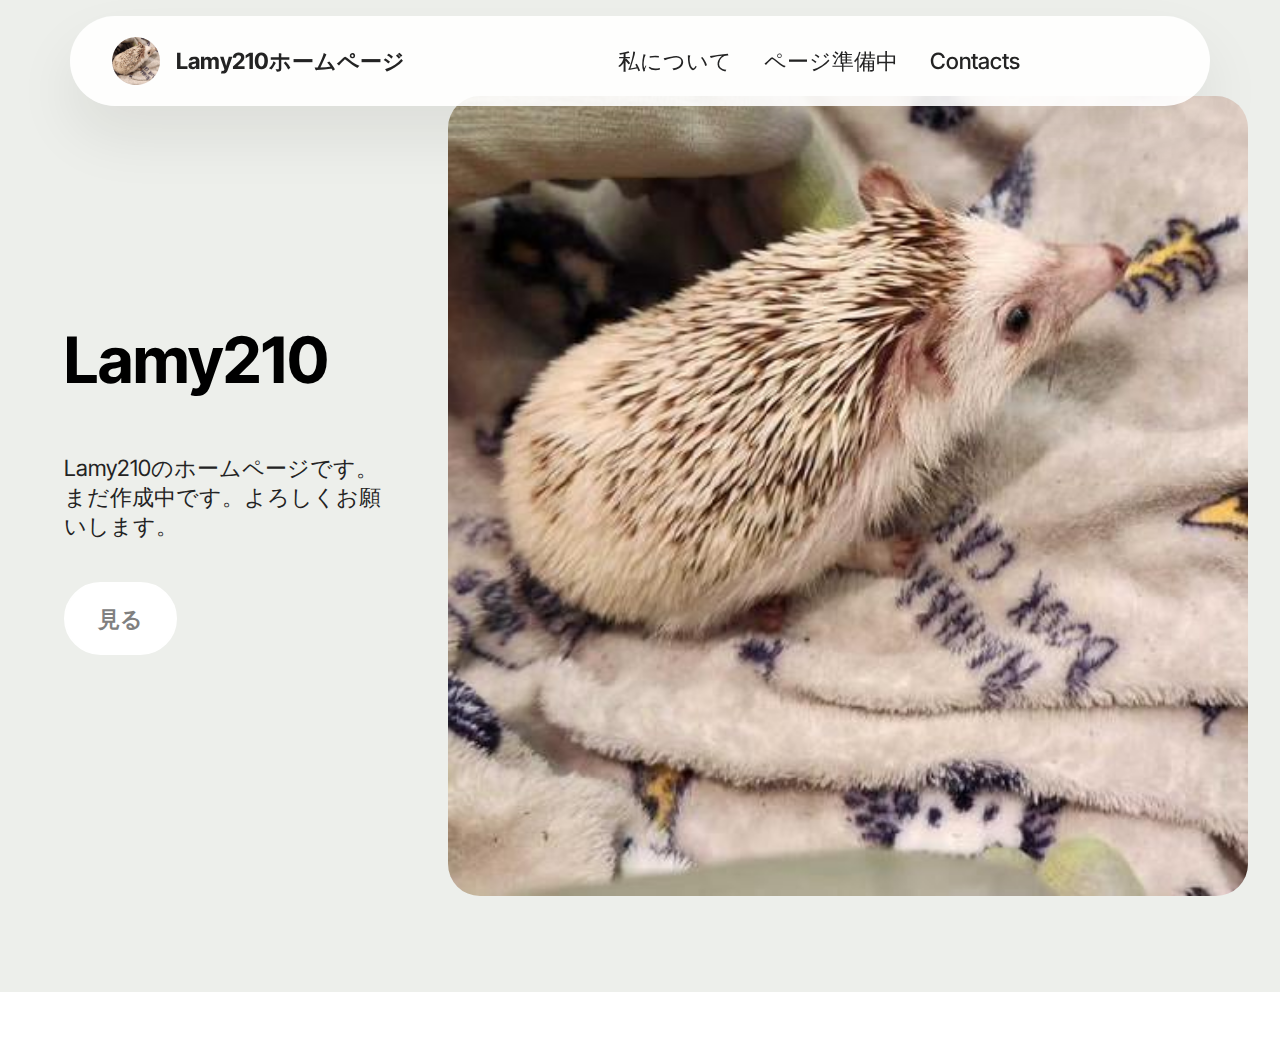
==== index.html @ 6cc69b92 "Add files via upload" ====
<!DOCTYPE html>
<html  >
<head>
  <!-- Site made with Mobirise Website Builder v5.9.4, https://mobirise.com -->
  <meta charset="UTF-8">
  <meta http-equiv="X-UA-Compatible" content="IE=edge">
  <meta name="generator" content="Mobirise v5.9.4, mobirise.com">
  <meta name="viewport" content="width=device-width, initial-scale=1, minimum-scale=1">
  <link rel="shortcut icon" href="assets/images/y2nt74hi1iczqdb1692598487-1692598515-96x96.png" type="image/x-icon">
  <meta name="description" content="">
  
  
  <title>index</title>
  <link rel="stylesheet" href="assets/web/assets/mobirise-icons2/mobirise2.css">
  <link rel="stylesheet" href="assets/bootstrap/css/bootstrap.min.css">
  <link rel="stylesheet" href="assets/bootstrap/css/bootstrap-grid.min.css">
  <link rel="stylesheet" href="assets/bootstrap/css/bootstrap-reboot.min.css">
  <link rel="stylesheet" href="assets/animatecss/animate.css">
  <link rel="stylesheet" href="assets/dropdown/css/style.css">
  <link rel="stylesheet" href="assets/theme/css/style.css">
  <link rel="preload" href="https://fonts.googleapis.com/css?family=Inter+Tight:100,200,300,400,500,600,700,800,900,100i,200i,300i,400i,500i,600i,700i,800i,900i&display=swap" as="style" onload="this.onload=null;this.rel='stylesheet'">
  <noscript><link rel="stylesheet" href="https://fonts.googleapis.com/css?family=Inter+Tight:100,200,300,400,500,600,700,800,900,100i,200i,300i,400i,500i,600i,700i,800i,900i&display=swap"></noscript>
  <link rel="preload" as="style" href="assets/mobirise/css/mbr-additional.css"><link rel="stylesheet" href="assets/mobirise/css/mbr-additional.css" type="text/css">

  
  
  
</head>
<body>
  
  <section data-bs-version="5.1" class="menu menu2 cid-tNxVVRqmQW" once="menu" id="menu02-1q">
	

	<nav class="navbar navbar-dropdown navbar-fixed-top navbar-expand-lg">
		<div class="container">
			<div class="navbar-brand">
				<span class="navbar-logo">
					<a href="https://mobirise.com">
						<img src="assets/images/y2nt74hi1iczqdb1692598487-1692598515-96x96.png" alt="Mobirise Website Builder" style="height: 3rem;">
					</a>
				</span>
				<span class="navbar-caption-wrap"><a class="navbar-caption text-black text-primary display-4" href="index.html#header05-1">Lamy210ホームページ</a></span>
			</div>
			<button class="navbar-toggler" type="button" data-toggle="collapse" data-bs-toggle="collapse" data-target="#navbarSupportedContent" data-bs-target="#navbarSupportedContent" aria-controls="navbarNavAltMarkup" aria-expanded="false" aria-label="Toggle navigation">
				<div class="hamburger">
					<span></span>
					<span></span>
					<span></span>
					<span></span>
				</div>
			</button>
			<div class="collapse navbar-collapse" id="navbarSupportedContent">
				<ul class="navbar-nav nav-dropdown nav-right" data-app-modern-menu="true"><li class="nav-item">
						<a class="nav-link link text-black text-primary display-4" href="index.html#header01-1r">私について</a>
					</li>
					<li class="nav-item">
						<a class="nav-link link text-black text-primary display-4" href="index.html#features04-w" aria-expanded="false">ページ準備中</a>
					</li>
					<li class="nav-item">
						<a class="nav-link link text-black text-primary display-4" href="page2.html#form02-1l">Contacts</a>
					</li></ul>
				
				
			</div>
		</div>
	</nav>
</section>

<section data-bs-version="5.1" class="header1 cid-tNxWbEnvm0" id="header01-1r">
	

	
	

	<div class="container-fluid">
		<div class="row justify-content-center">
			<div class="col-12 col-md-12 col-lg-8 image-wrapper">
				<img class="w-100" src="assets/images/y2nt74hi1iczqdb1692598487-460x460.jpg" alt="Mobirise Website Builder">
			</div>
			<div class="col-12 col-lg col-md-12">
				<div class="text-wrapper align-left">
					<h1 class="mbr-section-title mbr-fonts-style mb-4 display-2"><strong>Lamy210</strong></h1>
					<p class="mbr-text mbr-fonts-style mb-4 display-7"><br>Lamy210のホームページです。まだ作成中です。よろしくお願いします。</p>
					<div class="mbr-section-btn mt-3"><a class="btn btn-danger display-7" href="page1.html#features022-1n">見る</a></div>
				</div>
			</div>
		</div>
	</div>
</section><section class="display-7" style="padding: 0;align-items: center;justify-content: center;flex-wrap: wrap;    align-content: center;display: flex;position: relative;height: 4rem;"><a href="https://mobiri.se/3069301" style="flex: 1 1;height: 4rem;position: absolute;width: 100%;z-index: 1;"><img alt="" style="height: 4rem;" src="[data-uri]"></a><p style="margin: 0;text-align: center;" class="display-7">&#8204;</p><a style="z-index:1" href="https://mobirise.com/offline-website-builder.html">Offline Website Builder</a></section><script src="assets/bootstrap/js/bootstrap.bundle.min.js"></script>  <script src="assets/smoothscroll/smooth-scroll.js"></script>  <script src="assets/ytplayer/index.js"></script>  <script src="assets/dropdown/js/navbar-dropdown.js"></script>  <script src="assets/theme/js/script.js"></script>  
  
  
  <input name="animation" type="hidden">
  </body>
</html>
---- assets/web/assets/mobirise-icons2/mobirise2.css ----
@font-face {
  font-family: 'Moririse2';
  font-display: swap;
  src:  url('mobirise2.eot?f2bix4');
  src:  url('mobirise2.eot?f2bix4#iefix') format('embedded-opentype'),
    url('mobirise2.ttf?f2bix4') format('truetype'),
    url('mobirise2.woff?f2bix4') format('woff'),
    url('mobirise2.svg?f2bix4#mobirise2') format('svg');
  font-weight: normal;
  font-style: normal;
}

[class^="mobi-"], [class*=" mobi-"] {
  /* use !important to prevent issues with browser extensions that change fonts */
  font-family: 'Moririse2' !important;
  speak: none;
  font-style: normal;
  font-weight: normal;
  font-variant: normal;
  text-transform: none;
  line-height: 1;

  /* Better Font Rendering =========== */
  -webkit-font-smoothing: antialiased;
  -moz-osx-font-smoothing: grayscale;
}

.mobi-mbri-add-submenu:before {
  content: "\e900";
}
.mobi-mbri-alert:before {
  content: "\e901";
}
.mobi-mbri-align-center:before {
  content: "\e902";
}
.mobi-mbri-align-justify:before {
  content: "\e903";
}
.mobi-mbri-align-left:before {
  content: "\e904";
}
.mobi-mbri-align-right:before {
  content: "\e905";
}
.mobi-mbri-android:before {
  content: "\e906";
}
.mobi-mbri-apple:before {
  content: "\e907";
}
.mobi-mbri-arrow-down:before {
  content: "\e908";
}
.mobi-mbri-arrow-next:before {
  content: "\e909";
}
.mobi-mbri-arrow-prev:before {
  content: "\e90a";
}
.mobi-mbri-arrow-up:before {
  content: "\e90b";
}
.mobi-mbri-bold:before {
  content: "\e90c";
}
.mobi-mbri-bookmark:before {
  content: "\e90d";
}
.mobi-mbri-bootstrap:before {
  content: "\e90e";
}
.mobi-mbri-briefcase:before {
  content: "\e90f";
}
.mobi-mbri-browse:before {
  content: "\e910";
}
.mobi-mbri-bulleted-list:before {
  content: "\e911";
}
.mobi-mbri-calendar:before {
  content: "\e912";
}
.mobi-mbri-camera:before {
  content: "\e913";
}
.mobi-mbri-cart-add:before {
  content: "\e914";
}
.mobi-mbri-cart-full:before {
  content: "\e915";
}
.mobi-mbri-cash:before {
  content: "\e916";
}
.mobi-mbri-change-style:before {
  content: "\e917";
}
.mobi-mbri-chat:before {
  content: "\e918";
}
.mobi-mbri-clock:before {
  content: "\e919";
}
.mobi-mbri-close:before {
  content: "\e91a";
}
.mobi-mbri-cloud:before {
  content: "\e91b";
}
.mobi-mbri-code:before {
  content: "\e91c";
}
.mobi-mbri-contact-form:before {
  content: "\e91d";
}
.mobi-mbri-credit-card:before {
  content: "\e91e";
}
.mobi-mbri-cursor-click:before {
  content: "\e91f";
}
.mobi-mbri-cust-feedback:before {
  content: "\e920";
}
.mobi-mbri-database:before {
  content: "\e921";
}
.mobi-mbri-delivery:before {
  content: "\e922";
}
.mobi-mbri-desktop:before {
  content: "\e923";
}
.mobi-mbri-devices:before {
  content: "\e924";
}
.mobi-mbri-down:before {
  content: "\e925";
}
.mobi-mbri-download-2:before {
  content: "\e926";
}
.mobi-mbri-download:before {
  content: "\e927";
}
.mobi-mbri-drag-n-drop-2:before {
  content: "\e928";
}
.mobi-mbri-drag-n-drop:before {
  content: "\e929";
}
.mobi-mbri-edit-2:before {
  content: "\e92a";
}
.mobi-mbri-edit:before {
  content: "\e92b";
}
.mobi-mbri-error:before {
  content: "\e92c";
}
.mobi-mbri-extension:before {
  content: "\e92d";
}
.mobi-mbri-features:before {
  content: "\e92e";
}
.mobi-mbri-file:before {
  content: "\e92f";
}
.mobi-mbri-flag:before {
  content: "\e930";
}
.mobi-mbri-folder:before {
  content: "\e931";
}
.mobi-mbri-gift:before {
  content: "\e932";
}
.mobi-mbri-github:before {
  content: "\e933";
}
.mobi-mbri-globe-2:before {
  content: "\e934";
}
.mobi-mbri-globe:before {
  content: "\e935";
}
.mobi-mbri-growing-chart:before {
  content: "\e936";
}
.mobi-mbri-hearth:before {
  content: "\e937";
}
.mobi-mbri-help:before {
  content: "\e938";
}
.mobi-mbri-home:before {
  content: "\e939";
}
.mobi-mbri-hot-cup:before {
  content: "\e93a";
}
.mobi-mbri-idea:before {
  content: "\e93b";
}
.mobi-mbri-image-gallery:before {
  content: "\e93c";
}
.mobi-mbri-image-slider:before {
  content: "\e93d";
}
.mobi-mbri-info:before {
  content: "\e93e";
}
.mobi-mbri-italic:before {
  content: "\e93f";
}
.mobi-mbri-key:before {
  content: "\e940";
}
.mobi-mbri-laptop:before {
  content: "\e941";
}
.mobi-mbri-layers:before {
  content: "\e942";
}
.mobi-mbri-left-right:before {
  content: "\e943";
}
.mobi-mbri-left:before {
  content: "\e944";
}
.mobi-mbri-letter:before {
  content: "\e945";
}
.mobi-mbri-like:before {
  content: "\e946";
}
.mobi-mbri-link:before {
  content: "\e947";
}
.mobi-mbri-lock:before {
  content: "\e948";
}
.mobi-mbri-login:before {
  content: "\e949";
}
.mobi-mbri-logout:before {
  content: "\e94a";
}
.mobi-mbri-magic-stick:before {
  content: "\e94b";
}
.mobi-mbri-map-pin:before {
  content: "\e94c";
}
.mobi-mbri-menu:before {
  content: "\e94d";
}
.mobi-mbri-mobile-2:before {
  content: "\e94e";
}
.mobi-mbri-mobile-horizontal:before {
  content: "\e94f";
}
.mobi-mbri-mobile:before {
  content: "\e950";
}
.mobi-mbri-mobirise:before {
  content: "\e951";
}
.mobi-mbri-more-horizontal:before {
  content: "\e952";
}
.mobi-mbri-more-vertical:before {
  content: "\e953";
}
.mobi-mbri-music:before {
  content: "\e954";
}
.mobi-mbri-new-file:before {
  content: "\e955";
}
.mobi-mbri-numbered-list:before {
  content: "\e956";
}
.mobi-mbri-opened-folder:before {
  content: "\e957";
}
.mobi-mbri-pages:before {
  content: "\e958";
}
.mobi-mbri-paper-plane:before {
  content: "\e959";
}
.mobi-mbri-paperclip:before {
  content: "\e95a";
}
.mobi-mbri-phone:before {
  content: "\e95b";
}
.mobi-mbri-photo:before {
  content: "\e95c";
}
.mobi-mbri-photos:before {
  content: "\e95d";
}
.mobi-mbri-pin:before {
  content: "\e95e";
}
.mobi-mbri-play:before {
  content: "\e95f";
}
.mobi-mbri-plus:before {
  content: "\e960";
}
.mobi-mbri-preview:before {
  content: "\e961";
}
.mobi-mbri-print:before {
  content: "\e962";
}
.mobi-mbri-protect:before {
  content: "\e963";
}
.mobi-mbri-question:before {
  content: "\e964";
}
.mobi-mbri-quote-left:before {
  content: "\e965";
}
.mobi-mbri-quote-right:before {
  content: "\e966";
}
.mobi-mbri-redo:before {
  content: "\e967";
}
.mobi-mbri-refresh:before {
  content: "\e968";
}
.mobi-mbri-responsive-2:before {
  content: "\e969";
}
.mobi-mbri-responsive:before {
  content: "\e96a";
}
.mobi-mbri-right:before {
  content: "\e96b";
}
.mobi-mbri-rocket:before {
  content: "\e96c";
}
.mobi-mbri-sad-face:before {
  content: "\e96d";
}
.mobi-mbri-sale:before {
  content: "\e96e";
}
.mobi-mbri-save:before {
  content: "\e96f";
}
.mobi-mbri-search:before {
  content: "\e970";
}
.mobi-mbri-setting-2:before {
  content: "\e971";
}
.mobi-mbri-setting-3:before {
  content: "\e972";
}
.mobi-mbri-setting:before {
  content: "\e973";
}
.mobi-mbri-share:before {
  content: "\e974";
}
.mobi-mbri-shopping-bag:before {
  content: "\e975";
}
.mobi-mbri-shopping-basket:before {
  content: "\e976";
}
.mobi-mbri-shopping-cart:before {
  content: "\e977";
}
.mobi-mbri-sites:before {
  content: "\e978";
}
.mobi-mbri-smile-face:before {
  content: "\e979";
}
.mobi-mbri-speed:before {
  content: "\e97a";
}
.mobi-mbri-star:before {
  content: "\e97b";
}
.mobi-mbri-success:before {
  content: "\e97c";
}
.mobi-mbri-sun:before {
  content: "\e97d";
}
.mobi-mbri-sun2:before {
  content: "\e97e";
}
.mobi-mbri-tablet-vertical:before {
  content: "\e97f";
}
.mobi-mbri-tablet:before {
  content: "\e980";
}
.mobi-mbri-target:before {
  content: "\e981";
}
.mobi-mbri-timer:before {
  content: "\e982";
}
.mobi-mbri-to-ftp:before {
  content: "\e983";
}
.mobi-mbri-to-local-drive:before {
  content: "\e984";
}
.mobi-mbri-touch-swipe:before {
  content: "\e985";
}
.mobi-mbri-touch:before {
  content: "\e986";
}
.mobi-mbri-trash:before {
  content: "\e987";
}
.mobi-mbri-underline:before {
  content: "\e988";
}
.mobi-mbri-undo:before {
  content: "\e989";
}
.mobi-mbri-unlink:before {
  content: "\e98a";
}
.mobi-mbri-unlock:before {
  content: "\e98b";
}
.mobi-mbri-up-down:before {
  content: "\e98c";
}
.mobi-mbri-up:before {
  content: "\e98d";
}
.mobi-mbri-update:before {
  content: "\e98e";
}
.mobi-mbri-upload-2:before {
  content: "\e98f";
}
.mobi-mbri-upload:before {
  content: "\e990";
}
.mobi-mbri-user-2:before {
  content: "\e991";
}
.mobi-mbri-user:before {
  content: "\e992";
}
.mobi-mbri-users:before {
  content: "\e993";
}
.mobi-mbri-video-play:before {
  content: "\e994";
}
.mobi-mbri-video:before {
  content: "\e995";
}
.mobi-mbri-watch:before {
  content: "\e996";
}
.mobi-mbri-website-theme-2:before {
  content: "\e997";
}
.mobi-mbri-website-theme:before {
  content: "\e998";
}
.mobi-mbri-wifi:before {
  content: "\e999";
}
.mobi-mbri-windows:before {
  content: "\e99a";
}
.mobi-mbri-zoom-in:before {
  content: "\e99b";
}
.mobi-mbri-zoom-out:before {
  content: "\e99c";
}
---- assets/dropdown/css/style.css ----
.navbar-dropdown {
  left: 0;
  padding: 0;
  position: absolute;
  right: 0;
  top: 0;
  transition: all 0.45s ease;
  z-index: 1030;
  background: #282828; }
  .navbar-dropdown .navbar-logo {
    margin-right: 0.8rem;
    transition: margin 0.3s ease-in-out;
    vertical-align: middle; }
    .navbar-dropdown .navbar-logo img {
      height: 3.125rem;
      transition: all 0.3s ease-in-out; }
    .navbar-dropdown .navbar-logo.mbr-iconfont {
      font-size: 3.125rem;
      line-height: 3.125rem; }
  .navbar-dropdown .navbar-caption {
    font-weight: 700;
    white-space: normal;
    vertical-align: -4px;
    line-height: 3.125rem !important; }
    .navbar-dropdown .navbar-caption, .navbar-dropdown .navbar-caption:hover {
      color: inherit;
      text-decoration: none; }
  .navbar-dropdown .mbr-iconfont + .navbar-caption {
    vertical-align: -1px; }
  .navbar-dropdown.navbar-fixed-top {
    position: fixed; }
  .navbar-dropdown .navbar-brand span {
    vertical-align: -4px; }
  .navbar-dropdown.bg-color.transparent {
    background: none; }
  .navbar-dropdown.navbar-short .navbar-brand {
    padding: 0.625rem 0; }
    .navbar-dropdown.navbar-short .navbar-brand span {
      vertical-align: -1px; }
  .navbar-dropdown.navbar-short .navbar-caption {
    line-height: 2.375rem !important;
    vertical-align: -2px; }
  .navbar-dropdown.navbar-short .navbar-logo {
    margin-right: 0.5rem; }
    .navbar-dropdown.navbar-short .navbar-logo img {
      height: 2.375rem; }
    .navbar-dropdown.navbar-short .navbar-logo.mbr-iconfont {
      font-size: 2.375rem;
      line-height: 2.375rem; }
  .navbar-dropdown.navbar-short .mbr-table-cell {
    height: 3.625rem; }
  .navbar-dropdown .navbar-close {
    left: 0.6875rem;
    position: fixed;
    top: 0.75rem;
    z-index: 1000; }
  .navbar-dropdown .hamburger-icon {
    content: "";
    display: inline-block;
    vertical-align: middle;
    width: 16px;
    -webkit-box-shadow: 0 -6px 0 1px #282828,0 0 0 1px #282828,0 6px 0 1px #282828;
    -moz-box-shadow: 0 -6px 0 1px #282828,0 0 0 1px #282828,0 6px 0 1px #282828;
    box-shadow: 0 -6px 0 1px #282828,0 0 0 1px #282828,0 6px 0 1px #282828; }

.dropdown-menu .dropdown-toggle[data-toggle="dropdown-submenu"]::after {
  border-bottom: 0.35em solid transparent;
  border-left: 0.35em solid;
  border-right: 0;
  border-top: 0.35em solid transparent;
  margin-left: 0.3rem; }

.dropdown-menu .dropdown-item:focus {
  outline: 0; }

.nav-dropdown {
  font-size: 0.75rem;
  font-weight: 500;
  height: auto !important; }
  .nav-dropdown .nav-btn {
    padding-left: 1rem; }
  .nav-dropdown .link {
    margin: .667em 1.667em;
    font-weight: 500;
    padding: 0;
    transition: color .2s ease-in-out; }
    .nav-dropdown .link.dropdown-toggle {
      margin-right: 2.583em; }
      .nav-dropdown .link.dropdown-toggle::after {
        margin-left: .25rem;
        border-top: 0.35em solid;
        border-right: 0.35em solid transparent;
        border-left: 0.35em solid transparent;
        border-bottom: 0; }
      .nav-dropdown .link.dropdown-toggle[aria-expanded="true"] {
        margin: 0;
        padding: 0.667em 3.263em  0.667em 1.667em; }
  .nav-dropdown .link::after,
  .nav-dropdown .dropdown-item::after {
    color: inherit; }
  .nav-dropdown .btn {
    font-size: 0.75rem;
    font-weight: 700;
    letter-spacing: 0;
    margin-bottom: 0;
    padding-left: 1.25rem;
    padding-right: 1.25rem; }
  .nav-dropdown .dropdown-menu {
    border-radius: 0;
    border: 0;
    left: 0;
    margin: 0;
    padding-bottom: 1.25rem;
    padding-top: 1.25rem;
    position: relative; }
  .nav-dropdown .dropdown-submenu {
    margin-left: 0.125rem;
    top: 0; }
  .nav-dropdown .dropdown-item {
    font-weight: 500;
    line-height: 2;
    padding: 0.3846em 4.615em 0.3846em 1.5385em;
    position: relative;
    transition: color .2s ease-in-out, background-color .2s ease-in-out; }
    .nav-dropdown .dropdown-item::after {
      margin-top: -0.3077em;
      position: absolute;
      right: 1.1538em;
      top: 50%; }
    .nav-dropdown .dropdown-item:focus, .nav-dropdown .dropdown-item:hover {
      background: none; }

@media (max-width: 767px) {
  .nav-dropdown.navbar-toggleable-sm {
    bottom: 0;
    display: none;
    left: 0;
    overflow-x: hidden;
    position: fixed;
    top: 0;
    transform: translateX(-100%);
    -ms-transform: translateX(-100%);
    -webkit-transform: translateX(-100%);
    width: 18.75rem;
    z-index: 999; } }
.nav-dropdown.navbar-toggleable-xl {
  bottom: 0;
  display: none;
  left: 0;
  overflow-x: hidden;
  position: fixed;
  top: 0;
  transform: translateX(-100%);
  -ms-transform: translateX(-100%);
  -webkit-transform: translateX(-100%);
  width: 18.75rem;
  z-index: 999; }

.nav-dropdown-sm {
  display: block !important;
  overflow-x: hidden;
  overflow: auto;
  padding-top: 3.875rem; }
  .nav-dropdown-sm::after {
    content: "";
    display: block;
    height: 3rem;
    width: 100%; }
  .nav-dropdown-sm.collapse.in ~ .navbar-close {
    display: block !important; }
  .nav-dropdown-sm.collapsing, .nav-dropdown-sm.collapse.in {
    transform: translateX(0);
    -ms-transform: translateX(0);
    -webkit-transform: translateX(0);
    transition: all 0.25s ease-out;
    -webkit-transition: all 0.25s ease-out;
    background: #282828; }
  .nav-dropdown-sm.collapsing[aria-expanded="false"] {
    transform: translateX(-100%);
    -ms-transform: translateX(-100%);
    -webkit-transform: translateX(-100%); }
  .nav-dropdown-sm .nav-item {
    display: block;
    margin-left: 0 !important;
    padding-left: 0; }
  .nav-dropdown-sm .link,
  .nav-dropdown-sm .dropdown-item {
    border-top: 1px dotted rgba(255, 255, 255, 0.1);
    font-size: 0.8125rem;
    line-height: 1.6;
    margin: 0 !important;
    padding: 0.875rem 2.4rem 0.875rem 1.5625rem !important;
    position: relative;
    white-space: normal; }
    .nav-dropdown-sm .link:focus, .nav-dropdown-sm .link:hover,
    .nav-dropdown-sm .dropdown-item:focus,
    .nav-dropdown-sm .dropdown-item:hover {
      background: rgba(0, 0, 0, 0.2) !important;
      color: #c0a375; }
  .nav-dropdown-sm .nav-btn {
    position: relative;
    padding: 1.5625rem 1.5625rem 0 1.5625rem; }
    .nav-dropdown-sm .nav-btn::before {
      border-top: 1px dotted rgba(255, 255, 255, 0.1);
      content: "";
      left: 0;
      position: absolute;
      top: 0;
      width: 100%; }
    .nav-dropdown-sm .nav-btn + .nav-btn {
      padding-top: 0.625rem; }
      .nav-dropdown-sm .nav-btn + .nav-btn::before {
        display: none; }
  .nav-dropdown-sm .btn {
    padding: 0.625rem 0; }
  .nav-dropdown-sm .dropdown-toggle[data-toggle="dropdown-submenu"]::after {
    margin-left: .25rem;
    border-top: 0.35em solid;
    border-right: 0.35em solid transparent;
    border-left: 0.35em solid transparent;
    border-bottom: 0; }
  .nav-dropdown-sm .dropdown-toggle[data-toggle="dropdown-submenu"][aria-expanded="true"]::after {
    border-top: 0;
    border-right: 0.35em solid transparent;
    border-left: 0.35em solid transparent;
    border-bottom: 0.35em solid; }
  .nav-dropdown-sm .dropdown-menu {
    margin: 0;
    padding: 0;
    position: relative;
    top: 0;
    left: 0;
    width: 100%;
    border: 0;
    float: none;
    border-radius: 0;
    background: none; }
  .nav-dropdown-sm .dropdown-submenu {
    left: 100%;
    margin-left: 0.125rem;
    margin-top: -1.25rem;
    top: 0; }

.navbar-toggleable-sm .nav-dropdown .dropdown-menu {
  position: absolute; }

.navbar-toggleable-sm .nav-dropdown .dropdown-submenu {
  left: 100%;
  margin-left: 0.125rem;
  margin-top: -1.25rem;
  top: 0; }

.navbar-toggleable-sm.opened .nav-dropdown .dropdown-menu {
  position: relative; }

.navbar-toggleable-sm.opened .nav-dropdown .dropdown-submenu {
  left: 0;
  margin-left: 00rem;
  margin-top: 0rem;
  top: 0; }

.is-builder .nav-dropdown.collapsing {
  transition: none !important; }
---- assets/theme/css/style.css ----
@charset "UTF-8";
section {
  background-color: #ffffff;
}

body {
  font-style: normal;
  line-height: 1.5;
  font-weight: 400;
  color: #232323;
  position: relative;
}

button {
  background-color: transparent;
  border-color: transparent;
}

.embla__button,
.carousel-control {
  background-color: #edefea !important;
  opacity: 0.8 !important;
  color: #464845 !important;
  border-color: #edefea !important;
}

.carousel .close,
.modalWindow .close {
  background-color: #edefea !important;
  color: #464845 !important;
  border-color: #edefea !important;
  opacity: 0.8 !important;
}

.carousel .close:hover,
.modalWindow .close:hover {
  opacity: 1 !important;
}

.carousel-indicators li {
  background-color: #edefea !important;
  border: 2px solid #464845 !important;
}

.carousel-indicators li:hover,
.carousel-indicators li:active {
  opacity: 0.8 !important;
}

.embla__button:hover,
.carousel-control:hover {
  background-color: #edefea !important;
  opacity: 1 !important;
}

.modalWindow-video-container {
  height: 80%;
}

section,
.container,
.container-fluid {
  position: relative;
  word-wrap: break-word;
}

a.mbr-iconfont:hover {
  text-decoration: none;
}

.article .lead p,
.article .lead ul,
.article .lead ol,
.article .lead pre,
.article .lead blockquote {
  margin-bottom: 0;
}

a {
  font-style: normal;
  font-weight: 400;
  cursor: pointer;
}
a, a:hover {
  text-decoration: none;
}

.mbr-section-title {
  font-style: normal;
  line-height: 1.3;
}

.mbr-section-subtitle {
  line-height: 1.3;
}

.mbr-text {
  font-style: normal;
  line-height: 1.7;
}

h1,
h2,
h3,
h4,
h5,
h6,
.display-1,
.display-2,
.display-4,
.display-5,
.display-7,
span,
p,
a {
  line-height: 1;
  word-break: break-word;
  word-wrap: break-word;
  font-weight: 400;
}

b,
strong {
  font-weight: bold;
}

input:-webkit-autofill, input:-webkit-autofill:hover, input:-webkit-autofill:focus, input:-webkit-autofill:active {
  transition-delay: 9999s;
  -webkit-transition-property: background-color, color;
  transition-property: background-color, color;
}

textarea[type=hidden] {
  display: none;
}

section {
  background-position: 50% 50%;
  background-repeat: no-repeat;
  background-size: cover;
}
section .mbr-background-video,
section .mbr-background-video-preview {
  position: absolute;
  bottom: 0;
  left: 0;
  right: 0;
  top: 0;
}

.hidden {
  visibility: hidden;
}

.mbr-z-index20 {
  z-index: 20;
}

/*! Base colors */
.mbr-white {
  color: #ffffff;
}

.mbr-black {
  color: #111111;
}

.mbr-bg-white {
  background-color: #ffffff;
}

.mbr-bg-black {
  background-color: #000000;
}

/*! Text-aligns */
.align-left {
  text-align: left;
}

.align-center {
  text-align: center;
}

.align-right {
  text-align: right;
}

/*! Font-weight  */
.mbr-light {
  font-weight: 300;
}

.mbr-regular {
  font-weight: 400;
}

.mbr-semibold {
  font-weight: 500;
}

.mbr-bold {
  font-weight: 700;
}

/*! Media  */
.media-content {
  flex-basis: 100%;
}

.media-container-row {
  display: flex;
  flex-direction: row;
  flex-wrap: wrap;
  justify-content: center;
  align-content: center;
  align-items: start;
}
.media-container-row .media-size-item {
  width: 400px;
}

.media-container-column {
  display: flex;
  flex-direction: column;
  flex-wrap: wrap;
  justify-content: center;
  align-content: center;
  align-items: stretch;
}
.media-container-column > * {
  width: 100%;
}

@media (min-width: 992px) {
  .media-container-row {
    flex-wrap: nowrap;
  }
}
figure {
  margin-bottom: 0;
  overflow: hidden;
}

figure[mbr-media-size] {
  transition: width 0.1s;
}

img,
iframe {
  display: block;
  width: 100%;
}

.card {
  background-color: transparent;
  border: none;
}

.card-box {
  width: 100%;
}

.card-img {
  text-align: center;
  flex-shrink: 0;
  -webkit-flex-shrink: 0;
}

.media {
  max-width: 100%;
  margin: 0 auto;
}

.mbr-figure {
  align-self: center;
}

.media-container > div {
  max-width: 100%;
}

.mbr-figure img,
.card-img img {
  width: 100%;
}

@media (max-width: 991px) {
  .media-size-item {
    width: auto !important;
  }
  .media {
    width: auto;
  }
  .mbr-figure {
    width: 100% !important;
  }
}
/*! Buttons */
.mbr-section-btn {
  margin-left: -0.6rem;
  margin-right: -0.6rem;
  font-size: 0;
}

.btn {
  font-weight: 600;
  border-width: 1px;
  font-style: normal;
  margin: 0.6rem 0.6rem;
  white-space: normal;
  transition: all 0.2s ease-in-out;
  display: inline-flex;
  align-items: center;
  justify-content: center;
  word-break: break-word;
}

.btn-sm {
  font-weight: 600;
  letter-spacing: 0px;
  transition: all 0.3s ease-in-out;
}

.btn-md {
  font-weight: 600;
  letter-spacing: 0px;
  transition: all 0.3s ease-in-out;
}

.btn-lg {
  font-weight: 600;
  letter-spacing: 0px;
  transition: all 0.3s ease-in-out;
}

.btn-form {
  margin: 0;
}
.btn-form:hover {
  cursor: pointer;
}

nav .mbr-section-btn {
  margin-left: 0rem;
  margin-right: 0rem;
}

/*! Btn icon margin */
.btn .mbr-iconfont,
.btn.btn-sm .mbr-iconfont {
  order: 1;
  cursor: pointer;
  margin-left: 0.5rem;
  vertical-align: sub;
}

.btn.btn-md .mbr-iconfont,
.btn.btn-md .mbr-iconfont {
  margin-left: 0.8rem;
}

.mbr-regular {
  font-weight: 400;
}

.mbr-semibold {
  font-weight: 500;
}

.mbr-bold {
  font-weight: 700;
}

[type=submit] {
  -webkit-appearance: none;
}

/*! Full-screen */
.mbr-fullscreen .mbr-overlay {
  min-height: 100vh;
}

.mbr-fullscreen {
  display: flex;
  display: -moz-flex;
  display: -ms-flex;
  display: -o-flex;
  align-items: center;
  min-height: 100vh;
  padding-top: 3rem;
  padding-bottom: 3rem;
}

/*! Map */
.map {
  height: 25rem;
  position: relative;
}
.map iframe {
  width: 100%;
  height: 100%;
}

/*! Scroll to top arrow */
.mbr-arrow-up {
  bottom: 25px;
  right: 90px;
  position: fixed;
  text-align: right;
  z-index: 5000;
  color: #ffffff;
  font-size: 22px;
}

.mbr-arrow-up a {
  background: rgba(0, 0, 0, 0.2);
  border-radius: 50%;
  color: #fff;
  display: inline-block;
  height: 60px;
  width: 60px;
  border: 2px solid #fff;
  outline-style: none !important;
  position: relative;
  text-decoration: none;
  transition: all 0.3s ease-in-out;
  cursor: pointer;
  text-align: center;
}
.mbr-arrow-up a:hover {
  background-color: rgba(0, 0, 0, 0.4);
}
.mbr-arrow-up a i {
  line-height: 60px;
}

.mbr-arrow-up-icon {
  display: block;
  color: #fff;
}

.mbr-arrow-up-icon::before {
  content: "›";
  display: inline-block;
  font-family: serif;
  font-size: 22px;
  line-height: 1;
  font-style: normal;
  position: relative;
  top: 6px;
  left: -4px;
  transform: rotate(-90deg);
}

/*! Arrow Down */
.mbr-arrow {
  position: absolute;
  bottom: 45px;
  left: 50%;
  width: 60px;
  height: 60px;
  cursor: pointer;
  background-color: rgba(80, 80, 80, 0.5);
  border-radius: 50%;
  transform: translateX(-50%);
}
@media (max-width: 767px) {
  .mbr-arrow {
    display: none;
  }
}
.mbr-arrow > a {
  display: inline-block;
  text-decoration: none;
  outline-style: none;
  animation: arrowdown 1.7s ease-in-out infinite;
  color: #ffffff;
}
.mbr-arrow > a > i {
  position: absolute;
  top: -2px;
  left: 15px;
  font-size: 2rem;
}

#scrollToTop a i::before {
  content: "";
  position: absolute;
  display: block;
  border-bottom: 2.5px solid #fff;
  border-left: 2.5px solid #fff;
  width: 27.8%;
  height: 27.8%;
  left: 50%;
  top: 51%;
  transform: translateY(-30%) translateX(-50%) rotate(135deg);
}

@keyframes arrowdown {
  0% {
    transform: translateY(0px);
  }
  50% {
    transform: translateY(-5px);
  }
  100% {
    transform: translateY(0px);
  }
}
@media (max-width: 500px) {
  .mbr-arrow-up {
    left: 0;
    right: 0;
    text-align: center;
  }
}
/*Gradients animation*/
@keyframes gradient-animation {
  from {
    background-position: 0% 100%;
    animation-timing-function: ease-in-out;
  }
  to {
    background-position: 100% 0%;
    animation-timing-function: ease-in-out;
  }
}
.bg-gradient {
  background-size: 200% 200%;
  animation: gradient-animation 5s infinite alternate;
  -webkit-animation: gradient-animation 5s infinite alternate;
}

.menu .navbar-brand {
  display: -webkit-flex;
}
.menu .navbar-brand span {
  display: flex;
  display: -webkit-flex;
}
.menu .navbar-brand .navbar-caption-wrap {
  display: -webkit-flex;
}
.menu .navbar-brand .navbar-logo img {
  display: -webkit-flex;
  width: auto;
}
@media (min-width: 768px) and (max-width: 991px) {
  .menu .navbar-toggleable-sm .navbar-nav {
    display: -ms-flexbox;
  }
}
@media (max-width: 991px) {
  .menu .navbar-collapse {
    max-height: 93.5vh;
  }
  .menu .navbar-collapse.show {
    overflow: auto;
  }
}
@media (min-width: 992px) {
  .menu .navbar-nav.nav-dropdown {
    display: -webkit-flex;
  }
  .menu .navbar-toggleable-sm .navbar-collapse {
    display: -webkit-flex !important;
  }
  .menu .collapsed .navbar-collapse {
    max-height: 93.5vh;
  }
  .menu .collapsed .navbar-collapse.show {
    overflow: auto;
  }
}
@media (max-width: 767px) {
  .menu .navbar-collapse {
    max-height: 80vh;
  }
}

.nav-link .mbr-iconfont {
  margin-right: 0.5rem;
}

.navbar {
  display: -webkit-flex;
  -webkit-flex-wrap: wrap;
  -webkit-align-items: center;
  -webkit-justify-content: space-between;
}

.navbar-collapse {
  -webkit-flex-basis: 100%;
  -webkit-flex-grow: 1;
  -webkit-align-items: center;
}

.nav-dropdown .link {
  padding: 0.667em 1.667em !important;
  margin: 0 !important;
}

.nav {
  display: -webkit-flex;
  -webkit-flex-wrap: wrap;
}

.row {
  display: -webkit-flex;
  -webkit-flex-wrap: wrap;
}

.justify-content-center {
  -webkit-justify-content: center;
}

.form-inline {
  display: -webkit-flex;
}

.card-wrapper {
  -webkit-flex: 1;
}

.carousel-control {
  z-index: 10;
  display: -webkit-flex;
}

.carousel-controls {
  display: -webkit-flex;
}

.media {
  display: -webkit-flex;
}

.form-group:focus {
  outline: none;
}

.jq-selectbox__select {
  padding: 7px 0;
  position: relative;
}

.jq-selectbox__dropdown {
  overflow: hidden;
  border-radius: 10px;
  position: absolute;
  top: 100%;
  left: 0 !important;
  width: 100% !important;
}

.jq-selectbox__trigger-arrow {
  right: 0;
  transform: translateY(-50%);
}

.jq-selectbox li {
  padding: 1.07em 0.5em;
}

input[type=range] {
  padding-left: 0 !important;
  padding-right: 0 !important;
}

.modal-dialog,
.modal-content {
  height: 100%;
}

.modal-dialog .carousel-inner {
  height: calc(100vh - 1.75rem);
}
@media (max-width: 575px) {
  .modal-dialog .carousel-inner {
    height: calc(100vh - 1rem);
  }
}

.carousel-item {
  text-align: center;
}

.carousel-item img {
  margin: auto;
}

.navbar-toggler {
  align-self: flex-start;
  padding: 0.25rem 0.75rem;
  font-size: 1.25rem;
  line-height: 1;
  background: transparent;
  border: 1px solid transparent;
  border-radius: 0.25rem;
}

.navbar-toggler:focus,
.navbar-toggler:hover {
  text-decoration: none;
  box-shadow: none;
}

.navbar-toggler-icon {
  display: inline-block;
  width: 1.5em;
  height: 1.5em;
  vertical-align: middle;
  content: "";
  background: no-repeat center center;
  background-size: 100% 100%;
}

.navbar-toggler-left {
  position: absolute;
  left: 1rem;
}

.navbar-toggler-right {
  position: absolute;
  right: 1rem;
}

.card-img {
  width: auto;
}

.menu .navbar.collapsed:not(.beta-menu) {
  flex-direction: column;
}

.carousel-item.active,
.carousel-item-next,
.carousel-item-prev {
  display: flex;
}

.note-air-layout .dropup .dropdown-menu,
.note-air-layout .navbar-fixed-bottom .dropdown .dropdown-menu {
  bottom: initial !important;
}

html,
body {
  height: auto;
  min-height: 100vh;
}

.dropup .dropdown-toggle::after {
  display: none;
}

.form-asterisk {
  font-family: initial;
  position: absolute;
  top: -2px;
  font-weight: normal;
}

.form-control-label {
  position: relative;
  cursor: pointer;
  margin-bottom: 0.357em;
  padding: 0;
}

.alert {
  color: #ffffff;
  border-radius: 0;
  border: 0;
  font-size: 1.1rem;
  line-height: 1.5;
  margin-bottom: 1.875rem;
  padding: 1.25rem;
  position: relative;
  text-align: center;
}
.alert.alert-form::after {
  background-color: inherit;
  bottom: -7px;
  content: "";
  display: block;
  height: 14px;
  left: 50%;
  margin-left: -7px;
  position: absolute;
  transform: rotate(45deg);
  width: 14px;
}

.form-control {
  background-color: #ffffff;
  background-clip: border-box;
  color: #232323;
  line-height: 1rem !important;
  height: auto;
  padding: 1.2rem 2rem;
  transition: border-color 0.25s ease 0s;
  border: 1px solid transparent !important;
  border-radius: 4px;
  box-shadow: rgba(0, 0, 0, 0.07) 0px 1px 1px 0px, rgba(0, 0, 0, 0.07) 0px 1px 3px 0px, rgba(0, 0, 0, 0.03) 0px 0px 0px 1px;
}
.form-active .form-control:invalid {
  border-color: red;
}

.row > * {
  padding-right: 1rem;
  padding-left: 1rem;
}

form .row {
  margin-left: -0.6rem;
  margin-right: -0.6rem;
}
form .row [class*=col] {
  padding-left: 0.6rem;
  padding-right: 0.6rem;
}

form .mbr-section-btn {
  padding-left: 0.6rem;
  padding-right: 0.6rem;
}

form .form-check-input {
  margin-top: 0.5;
}

textarea.form-control {
  line-height: 1.5rem !important;
}

.form-group {
  margin-bottom: 1.2rem;
}

.form-control,
form .btn {
  min-height: 48px;
}

.gdpr-block label span.textGDPR input[name=gdpr] {
  top: 7px;
}

.form-control:focus {
  box-shadow: none;
}

:focus {
  outline: none;
}

.mbr-overlay {
  background-color: #000;
  bottom: 0;
  left: 0;
  opacity: 0.5;
  position: absolute;
  right: 0;
  top: 0;
  z-index: 0;
  pointer-events: none;
}

blockquote {
  font-style: italic;
  padding: 3rem;
  font-size: 1.09rem;
  position: relative;
  border-left: 3px solid;
}

ul,
ol,
pre,
blockquote {
  margin-bottom: 2.3125rem;
}

.mt-4 {
  margin-top: 2rem !important;
}

.mb-4 {
  margin-bottom: 2rem !important;
}

.container,
.container-fluid {
  padding-left: 16px;
  padding-right: 16px;
}

.row {
  margin-left: -16px;
  margin-right: -16px;
}
.row > [class*=col] {
  padding-left: 16px;
  padding-right: 16px;
}

@media (min-width: 992px) {
  .container-fluid {
    padding-left: 32px;
    padding-right: 32px;
  }
}
@media (max-width: 991px) {
  .mbr-container {
    padding-left: 16px;
    padding-right: 16px;
  }
}
.app-video-wrapper > img {
  opacity: 1;
}

.app-video-wrapper {
  background: transparent;
}

.item {
  position: relative;
}

.dropdown-menu .dropdown-menu {
  left: 100%;
}

.dropdown-item + .dropdown-menu {
  display: none;
}

.dropdown-item:hover + .dropdown-menu,
.dropdown-menu:hover {
  display: block;
}

@media (min-aspect-ratio: 16/9) {
  .mbr-video-foreground {
    height: 300% !important;
    top: -100% !important;
  }
}
@media (max-aspect-ratio: 16/9) {
  .mbr-video-foreground {
    width: 300% !important;
    left: -100% !important;
  }
}.engine {
	position: absolute;
	text-indent: -2400px;
	text-align: center;
	padding: 0;
	top: 0;
	left: -2400px;
}
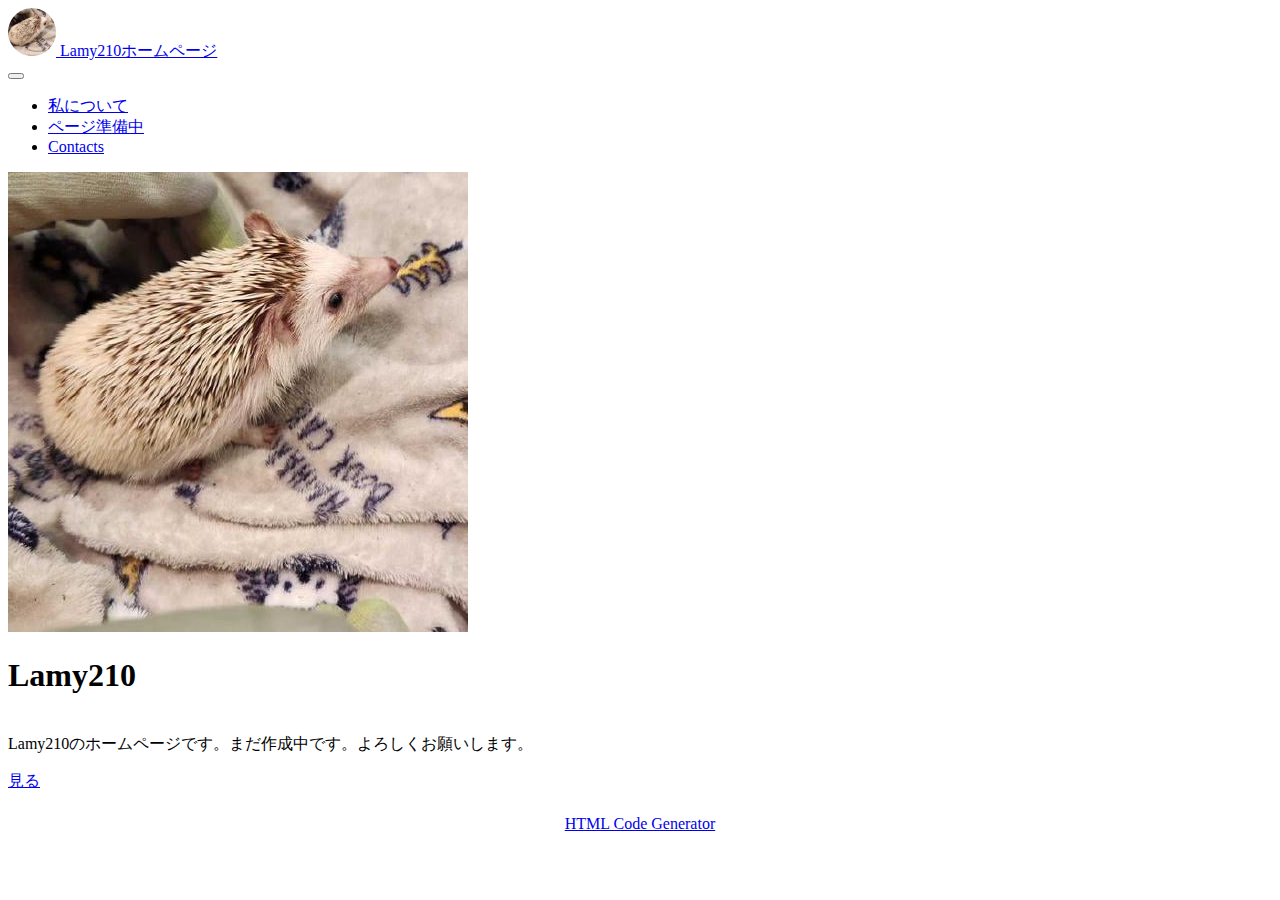
==== commit a5717b6f: "new HP  ADD seisakubutu etc." ====
--- a/index.html
+++ b/index.html
@@ -35,7 +35,7 @@
 		<div class="container">
 			<div class="navbar-brand">
 				<span class="navbar-logo">
-					<a href="https://mobirise.com">
+					<a href="page1.html">
 						<img src="assets/images/y2nt74hi1iczqdb1692598487-1692598515-96x96.png" alt="Mobirise Website Builder" style="height: 3rem;">
 					</a>
 				</span>
@@ -51,7 +51,7 @@
 			</button>
 			<div class="collapse navbar-collapse" id="navbarSupportedContent">
 				<ul class="navbar-nav nav-dropdown nav-right" data-app-modern-menu="true"><li class="nav-item">
-						<a class="nav-link link text-black text-primary display-4" href="index.html#header01-1r">私について</a>
+						<a class="nav-link link text-black text-primary display-4" href="page1.html#features022-1n">私について</a>
 					</li>
 					<li class="nav-item">
 						<a class="nav-link link text-black text-primary display-4" href="index.html#features04-w" aria-expanded="false">ページ準備中</a>
@@ -86,7 +86,7 @@
 			</div>
 		</div>
 	</div>
-</section><section class="display-7" style="padding: 0;align-items: center;justify-content: center;flex-wrap: wrap;    align-content: center;display: flex;position: relative;height: 4rem;"><a href="https://mobiri.se/3069301" style="flex: 1 1;height: 4rem;position: absolute;width: 100%;z-index: 1;"><img alt="" style="height: 4rem;" src="[data-uri]"></a><p style="margin: 0;text-align: center;" class="display-7">&#8204;</p><a style="z-index:1" href="https://mobirise.com/offline-website-builder.html">Offline Website Builder</a></section><script src="assets/bootstrap/js/bootstrap.bundle.min.js"></script>  <script src="assets/smoothscroll/smooth-scroll.js"></script>  <script src="assets/ytplayer/index.js"></script>  <script src="assets/dropdown/js/navbar-dropdown.js"></script>  <script src="assets/theme/js/script.js"></script>  
+</section><section class="display-7" style="padding: 0;align-items: center;justify-content: center;flex-wrap: wrap;    align-content: center;display: flex;position: relative;height: 4rem;"><a href="https://mobiri.se/3069301" style="flex: 1 1;height: 4rem;position: absolute;width: 100%;z-index: 1;"><img alt="" style="height: 4rem;" src="[data-uri]"></a><p style="margin: 0;text-align: center;" class="display-7">&#8204;</p><a style="z-index:1" href="https://mobirise.com/builder/html-code-generator.html">HTML Code Generator</a></section><script src="assets/bootstrap/js/bootstrap.bundle.min.js"></script>  <script src="assets/smoothscroll/smooth-scroll.js"></script>  <script src="assets/ytplayer/index.js"></script>  <script src="assets/dropdown/js/navbar-dropdown.js"></script>  <script src="assets/theme/js/script.js"></script>  
   
   
   <input name="animation" type="hidden">
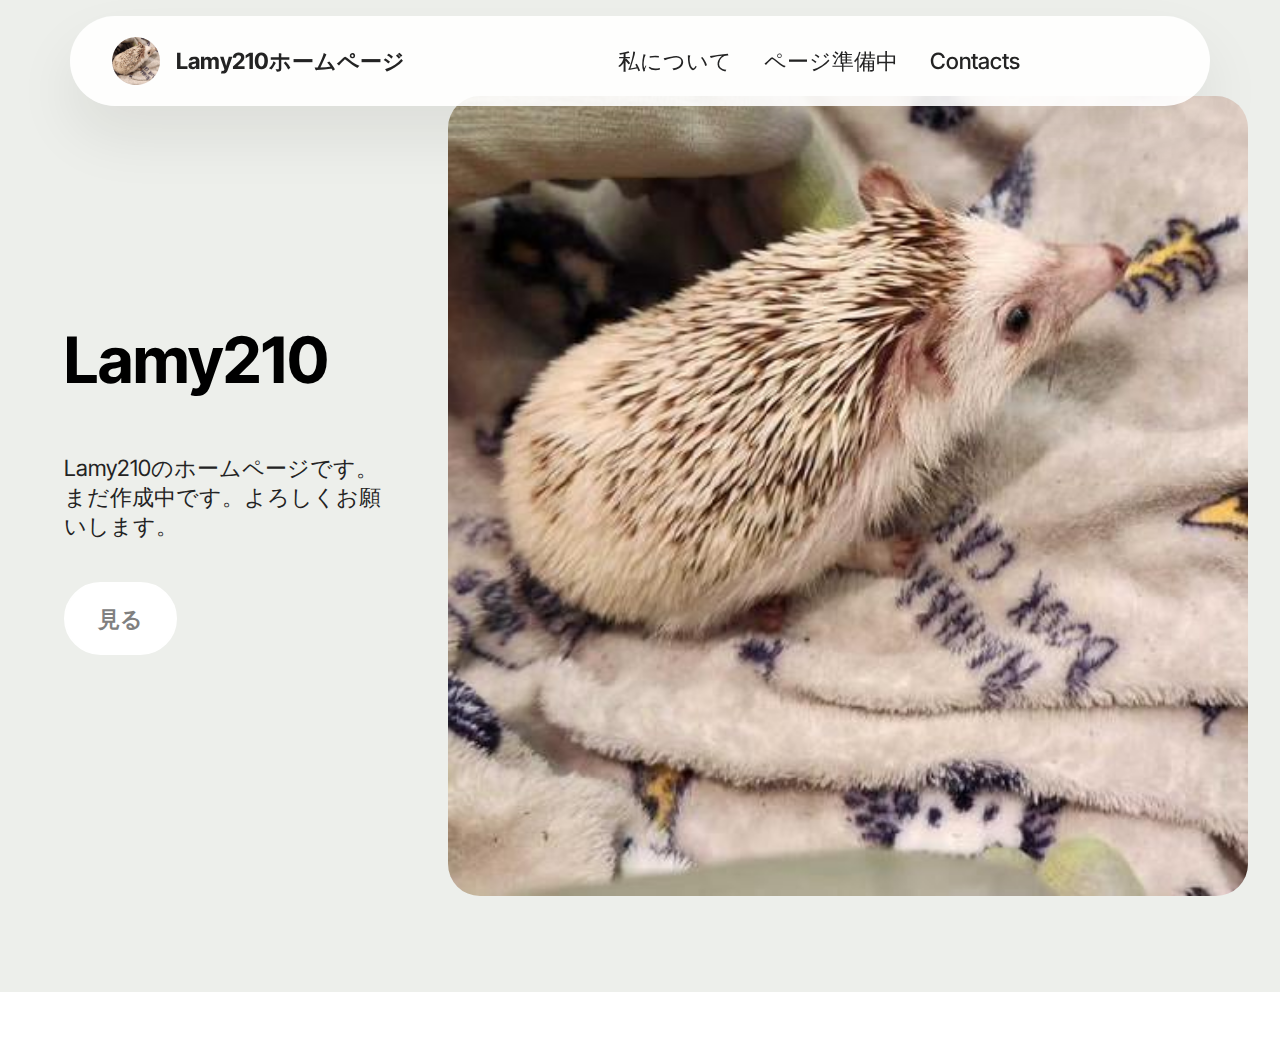
==== commit 209a72ce: "new HP  ADD seisakubutu etc." ====
--- a/index.html
+++ b/index.html
@@ -86,7 +86,7 @@
 			</div>
 		</div>
 	</div>
-</section><section class="display-7" style="padding: 0;align-items: center;justify-content: center;flex-wrap: wrap;    align-content: center;display: flex;position: relative;height: 4rem;"><a href="https://mobiri.se/3069301" style="flex: 1 1;height: 4rem;position: absolute;width: 100%;z-index: 1;"><img alt="" style="height: 4rem;" src="[data-uri]"></a><p style="margin: 0;text-align: center;" class="display-7">&#8204;</p><a style="z-index:1" href="https://mobirise.com/builder/html-code-generator.html">HTML Code Generator</a></section><script src="assets/bootstrap/js/bootstrap.bundle.min.js"></script>  <script src="assets/smoothscroll/smooth-scroll.js"></script>  <script src="assets/ytplayer/index.js"></script>  <script src="assets/dropdown/js/navbar-dropdown.js"></script>  <script src="assets/theme/js/script.js"></script>  
+</section><section class="display-7" style="padding: 0;align-items: center;justify-content: center;flex-wrap: wrap;    align-content: center;display: flex;position: relative;height: 4rem;"><a href="https://mobiri.se/3069301" style="flex: 1 1;height: 4rem;position: absolute;width: 100%;z-index: 1;"><img alt="" style="height: 4rem;" src="[data-uri]"></a><p style="margin: 0;text-align: center;" class="display-7">&#8204;</p><a style="z-index:1" href="https://mobirise.com/builder/ai-website-builder.html">AI Website Builder</a></section><script src="assets/bootstrap/js/bootstrap.bundle.min.js"></script>  <script src="assets/smoothscroll/smooth-scroll.js"></script>  <script src="assets/ytplayer/index.js"></script>  <script src="assets/dropdown/js/navbar-dropdown.js"></script>  <script src="assets/theme/js/script.js"></script>  
   
   
   <input name="animation" type="hidden">
--- a/assets/web/assets/mobirise-icons2/mobirise2.css
+++ b/assets/web/assets/mobirise-icons2/mobirise2.css
@@ -0,0 +1,498 @@
+@font-face {
+  font-family: 'Moririse2';
+  font-display: swap;
+  src:  url('mobirise2.eot?f2bix4');
+  src:  url('mobirise2.eot?f2bix4#iefix') format('embedded-opentype'),
+    url('mobirise2.ttf?f2bix4') format('truetype'),
+    url('mobirise2.woff?f2bix4') format('woff'),
+    url('mobirise2.svg?f2bix4#mobirise2') format('svg');
+  font-weight: normal;
+  font-style: normal;
+}
+
+[class^="mobi-"], [class*=" mobi-"] {
+  /* use !important to prevent issues with browser extensions that change fonts */
+  font-family: 'Moririse2' !important;
+  speak: none;
+  font-style: normal;
+  font-weight: normal;
+  font-variant: normal;
+  text-transform: none;
+  line-height: 1;
+
+  /* Better Font Rendering =========== */
+  -webkit-font-smoothing: antialiased;
+  -moz-osx-font-smoothing: grayscale;
+}
+
+.mobi-mbri-add-submenu:before {
+  content: "\e900";
+}
+.mobi-mbri-alert:before {
+  content: "\e901";
+}
+.mobi-mbri-align-center:before {
+  content: "\e902";
+}
+.mobi-mbri-align-justify:before {
+  content: "\e903";
+}
+.mobi-mbri-align-left:before {
+  content: "\e904";
+}
+.mobi-mbri-align-right:before {
+  content: "\e905";
+}
+.mobi-mbri-android:before {
+  content: "\e906";
+}
+.mobi-mbri-apple:before {
+  content: "\e907";
+}
+.mobi-mbri-arrow-down:before {
+  content: "\e908";
+}
+.mobi-mbri-arrow-next:before {
+  content: "\e909";
+}
+.mobi-mbri-arrow-prev:before {
+  content: "\e90a";
+}
+.mobi-mbri-arrow-up:before {
+  content: "\e90b";
+}
+.mobi-mbri-bold:before {
+  content: "\e90c";
+}
+.mobi-mbri-bookmark:before {
+  content: "\e90d";
+}
+.mobi-mbri-bootstrap:before {
+  content: "\e90e";
+}
+.mobi-mbri-briefcase:before {
+  content: "\e90f";
+}
+.mobi-mbri-browse:before {
+  content: "\e910";
+}
+.mobi-mbri-bulleted-list:before {
+  content: "\e911";
+}
+.mobi-mbri-calendar:before {
+  content: "\e912";
+}
+.mobi-mbri-camera:before {
+  content: "\e913";
+}
+.mobi-mbri-cart-add:before {
+  content: "\e914";
+}
+.mobi-mbri-cart-full:before {
+  content: "\e915";
+}
+.mobi-mbri-cash:before {
+  content: "\e916";
+}
+.mobi-mbri-change-style:before {
+  content: "\e917";
+}
+.mobi-mbri-chat:before {
+  content: "\e918";
+}
+.mobi-mbri-clock:before {
+  content: "\e919";
+}
+.mobi-mbri-close:before {
+  content: "\e91a";
+}
+.mobi-mbri-cloud:before {
+  content: "\e91b";
+}
+.mobi-mbri-code:before {
+  content: "\e91c";
+}
+.mobi-mbri-contact-form:before {
+  content: "\e91d";
+}
+.mobi-mbri-credit-card:before {
+  content: "\e91e";
+}
+.mobi-mbri-cursor-click:before {
+  content: "\e91f";
+}
+.mobi-mbri-cust-feedback:before {
+  content: "\e920";
+}
+.mobi-mbri-database:before {
+  content: "\e921";
+}
+.mobi-mbri-delivery:before {
+  content: "\e922";
+}
+.mobi-mbri-desktop:before {
+  content: "\e923";
+}
+.mobi-mbri-devices:before {
+  content: "\e924";
+}
+.mobi-mbri-down:before {
+  content: "\e925";
+}
+.mobi-mbri-download-2:before {
+  content: "\e926";
+}
+.mobi-mbri-download:before {
+  content: "\e927";
+}
+.mobi-mbri-drag-n-drop-2:before {
+  content: "\e928";
+}
+.mobi-mbri-drag-n-drop:before {
+  content: "\e929";
+}
+.mobi-mbri-edit-2:before {
+  content: "\e92a";
+}
+.mobi-mbri-edit:before {
+  content: "\e92b";
+}
+.mobi-mbri-error:before {
+  content: "\e92c";
+}
+.mobi-mbri-extension:before {
+  content: "\e92d";
+}
+.mobi-mbri-features:before {
+  content: "\e92e";
+}
+.mobi-mbri-file:before {
+  content: "\e92f";
+}
+.mobi-mbri-flag:before {
+  content: "\e930";
+}
+.mobi-mbri-folder:before {
+  content: "\e931";
+}
+.mobi-mbri-gift:before {
+  content: "\e932";
+}
+.mobi-mbri-github:before {
+  content: "\e933";
+}
+.mobi-mbri-globe-2:before {
+  content: "\e934";
+}
+.mobi-mbri-globe:before {
+  content: "\e935";
+}
+.mobi-mbri-growing-chart:before {
+  content: "\e936";
+}
+.mobi-mbri-hearth:before {
+  content: "\e937";
+}
+.mobi-mbri-help:before {
+  content: "\e938";
+}
+.mobi-mbri-home:before {
+  content: "\e939";
+}
+.mobi-mbri-hot-cup:before {
+  content: "\e93a";
+}
+.mobi-mbri-idea:before {
+  content: "\e93b";
+}
+.mobi-mbri-image-gallery:before {
+  content: "\e93c";
+}
+.mobi-mbri-image-slider:before {
+  content: "\e93d";
+}
+.mobi-mbri-info:before {
+  content: "\e93e";
+}
+.mobi-mbri-italic:before {
+  content: "\e93f";
+}
+.mobi-mbri-key:before {
+  content: "\e940";
+}
+.mobi-mbri-laptop:before {
+  content: "\e941";
+}
+.mobi-mbri-layers:before {
+  content: "\e942";
+}
+.mobi-mbri-left-right:before {
+  content: "\e943";
+}
+.mobi-mbri-left:before {
+  content: "\e944";
+}
+.mobi-mbri-letter:before {
+  content: "\e945";
+}
+.mobi-mbri-like:before {
+  content: "\e946";
+}
+.mobi-mbri-link:before {
+  content: "\e947";
+}
+.mobi-mbri-lock:before {
+  content: "\e948";
+}
+.mobi-mbri-login:before {
+  content: "\e949";
+}
+.mobi-mbri-logout:before {
+  content: "\e94a";
+}
+.mobi-mbri-magic-stick:before {
+  content: "\e94b";
+}
+.mobi-mbri-map-pin:before {
+  content: "\e94c";
+}
+.mobi-mbri-menu:before {
+  content: "\e94d";
+}
+.mobi-mbri-mobile-2:before {
+  content: "\e94e";
+}
+.mobi-mbri-mobile-horizontal:before {
+  content: "\e94f";
+}
+.mobi-mbri-mobile:before {
+  content: "\e950";
+}
+.mobi-mbri-mobirise:before {
+  content: "\e951";
+}
+.mobi-mbri-more-horizontal:before {
+  content: "\e952";
+}
+.mobi-mbri-more-vertical:before {
+  content: "\e953";
+}
+.mobi-mbri-music:before {
+  content: "\e954";
+}
+.mobi-mbri-new-file:before {
+  content: "\e955";
+}
+.mobi-mbri-numbered-list:before {
+  content: "\e956";
+}
+.mobi-mbri-opened-folder:before {
+  content: "\e957";
+}
+.mobi-mbri-pages:before {
+  content: "\e958";
+}
+.mobi-mbri-paper-plane:before {
+  content: "\e959";
+}
+.mobi-mbri-paperclip:before {
+  content: "\e95a";
+}
+.mobi-mbri-phone:before {
+  content: "\e95b";
+}
+.mobi-mbri-photo:before {
+  content: "\e95c";
+}
+.mobi-mbri-photos:before {
+  content: "\e95d";
+}
+.mobi-mbri-pin:before {
+  content: "\e95e";
+}
+.mobi-mbri-play:before {
+  content: "\e95f";
+}
+.mobi-mbri-plus:before {
+  content: "\e960";
+}
+.mobi-mbri-preview:before {
+  content: "\e961";
+}
+.mobi-mbri-print:before {
+  content: "\e962";
+}
+.mobi-mbri-protect:before {
+  content: "\e963";
+}
+.mobi-mbri-question:before {
+  content: "\e964";
+}
+.mobi-mbri-quote-left:before {
+  content: "\e965";
+}
+.mobi-mbri-quote-right:before {
+  content: "\e966";
+}
+.mobi-mbri-redo:before {
+  content: "\e967";
+}
+.mobi-mbri-refresh:before {
+  content: "\e968";
+}
+.mobi-mbri-responsive-2:before {
+  content: "\e969";
+}
+.mobi-mbri-responsive:before {
+  content: "\e96a";
+}
+.mobi-mbri-right:before {
+  content: "\e96b";
+}
+.mobi-mbri-rocket:before {
+  content: "\e96c";
+}
+.mobi-mbri-sad-face:before {
+  content: "\e96d";
+}
+.mobi-mbri-sale:before {
+  content: "\e96e";
+}
+.mobi-mbri-save:before {
+  content: "\e96f";
+}
+.mobi-mbri-search:before {
+  content: "\e970";
+}
+.mobi-mbri-setting-2:before {
+  content: "\e971";
+}
+.mobi-mbri-setting-3:before {
+  content: "\e972";
+}
+.mobi-mbri-setting:before {
+  content: "\e973";
+}
+.mobi-mbri-share:before {
+  content: "\e974";
+}
+.mobi-mbri-shopping-bag:before {
+  content: "\e975";
+}
+.mobi-mbri-shopping-basket:before {
+  content: "\e976";
+}
+.mobi-mbri-shopping-cart:before {
+  content: "\e977";
+}
+.mobi-mbri-sites:before {
+  content: "\e978";
+}
+.mobi-mbri-smile-face:before {
+  content: "\e979";
+}
+.mobi-mbri-speed:before {
+  content: "\e97a";
+}
+.mobi-mbri-star:before {
+  content: "\e97b";
+}
+.mobi-mbri-success:before {
+  content: "\e97c";
+}
+.mobi-mbri-sun:before {
+  content: "\e97d";
+}
+.mobi-mbri-sun2:before {
+  content: "\e97e";
+}
+.mobi-mbri-tablet-vertical:before {
+  content: "\e97f";
+}
+.mobi-mbri-tablet:before {
+  content: "\e980";
+}
+.mobi-mbri-target:before {
+  content: "\e981";
+}
+.mobi-mbri-timer:before {
+  content: "\e982";
+}
+.mobi-mbri-to-ftp:before {
+  content: "\e983";
+}
+.mobi-mbri-to-local-drive:before {
+  content: "\e984";
+}
+.mobi-mbri-touch-swipe:before {
+  content: "\e985";
+}
+.mobi-mbri-touch:before {
+  content: "\e986";
+}
+.mobi-mbri-trash:before {
+  content: "\e987";
+}
+.mobi-mbri-underline:before {
+  content: "\e988";
+}
+.mobi-mbri-undo:before {
+  content: "\e989";
+}
+.mobi-mbri-unlink:before {
+  content: "\e98a";
+}
+.mobi-mbri-unlock:before {
+  content: "\e98b";
+}
+.mobi-mbri-up-down:before {
+  content: "\e98c";
+}
+.mobi-mbri-up:before {
+  content: "\e98d";
+}
+.mobi-mbri-update:before {
+  content: "\e98e";
+}
+.mobi-mbri-upload-2:before {
+  content: "\e98f";
+}
+.mobi-mbri-upload:before {
+  content: "\e990";
+}
+.mobi-mbri-user-2:before {
+  content: "\e991";
+}
+.mobi-mbri-user:before {
+  content: "\e992";
+}
+.mobi-mbri-users:before {
+  content: "\e993";
+}
+.mobi-mbri-video-play:before {
+  content: "\e994";
+}
+.mobi-mbri-video:before {
+  content: "\e995";
+}
+.mobi-mbri-watch:before {
+  content: "\e996";
+}
+.mobi-mbri-website-theme-2:before {
+  content: "\e997";
+}
+.mobi-mbri-website-theme:before {
+  content: "\e998";
+}
+.mobi-mbri-wifi:before {
+  content: "\e999";
+}
+.mobi-mbri-windows:before {
+  content: "\e99a";
+}
+.mobi-mbri-zoom-in:before {
+  content: "\e99b";
+}
+.mobi-mbri-zoom-out:before {
+  content: "\e99c";
+}
